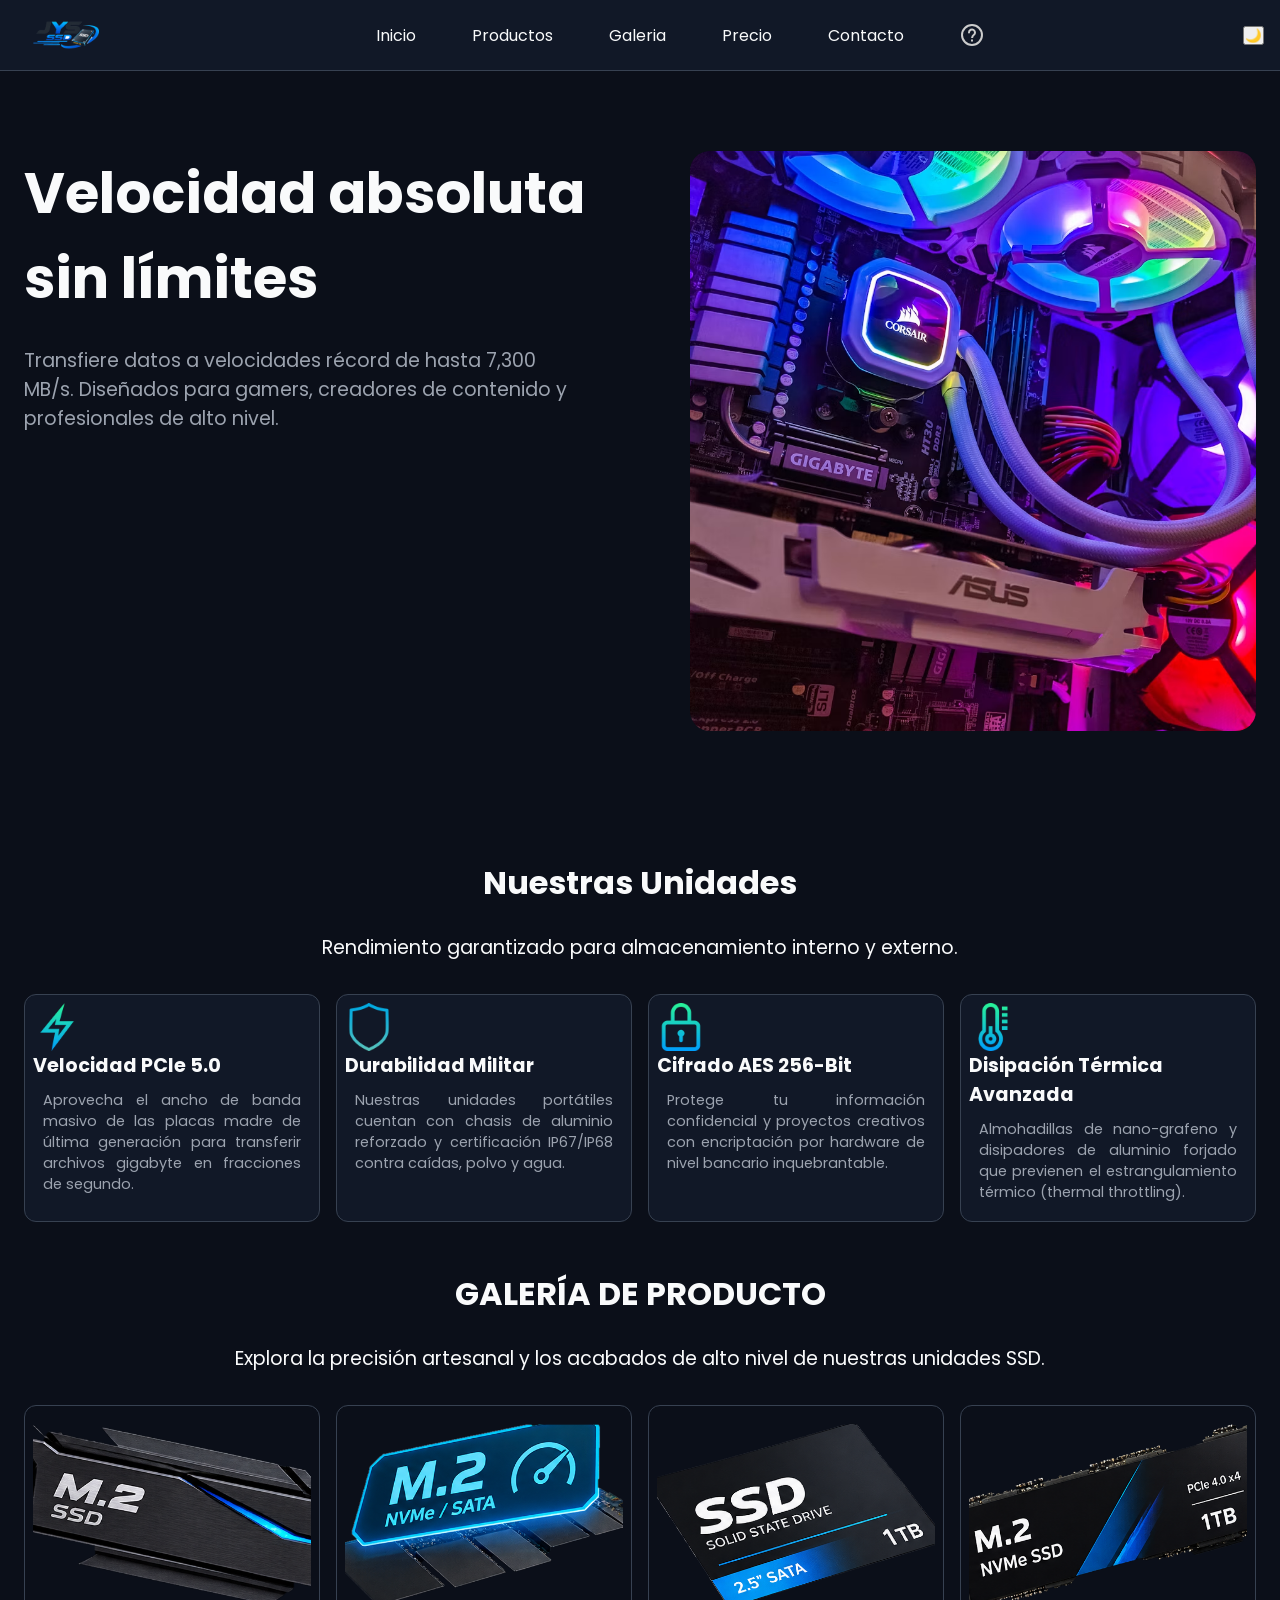
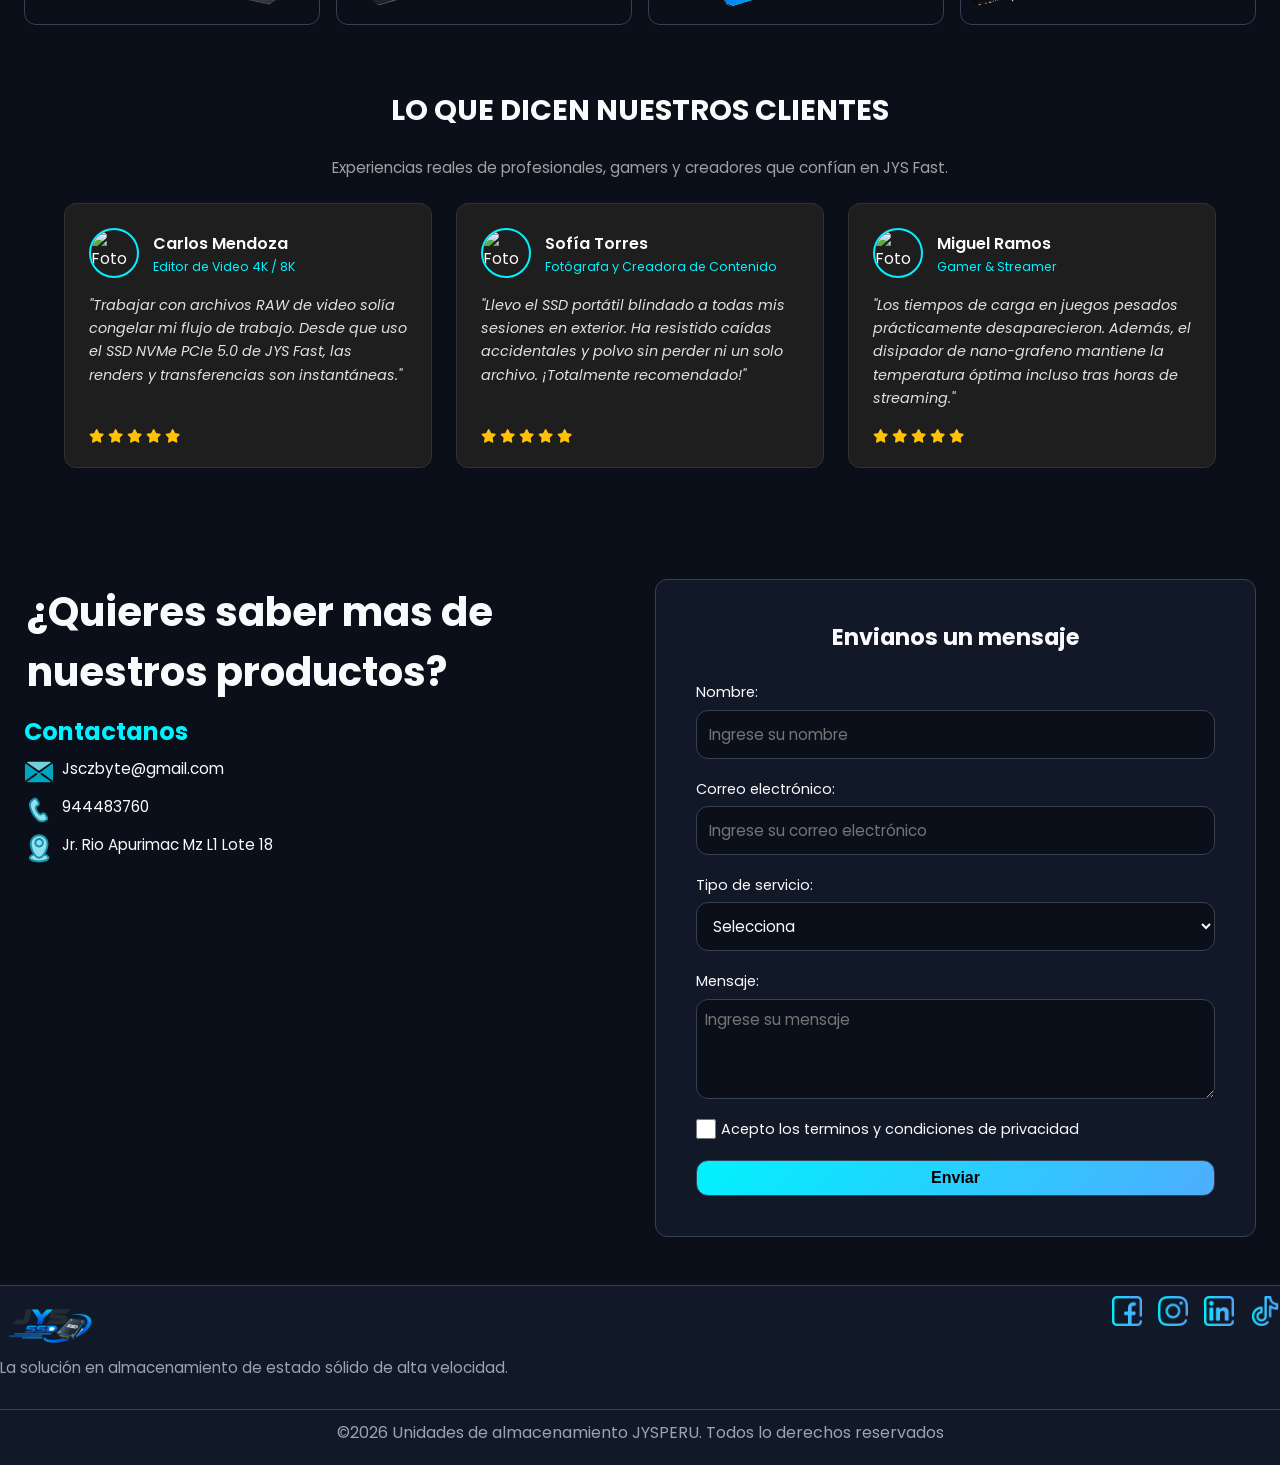
==== index.html @ 6e31cc2e "Prueba de rama" ====
<!DOCTYPE html>
<html lang="es">

<head>
    <!-- Configuración de caracteres e icono de la pestaña -->
    <meta charset="UTF-8">
    <meta name="viewport" content="width=device-width, initial-scale=1.0">
    <title>JYS Fast | Almacenamiento de Alta Veloidadad NVMe y portatil</title>
    <link rel="shortcut icon" href="icon-principal.png" type="image/x-icon">

    <!-- Fuentes externas e Iconos -->
    <link href="https://fonts.googleapis.com/css2?family=Poppins:wght@600&display=swap" rel="stylesheet">
    <link rel="stylesheet" href="https://cdnjs.cloudflare.com/ajax/libs/font-awesome/6.4.0/css/all.min.css">

    <!-- Hoja de estilos principal -->
    <link rel="stylesheet" href="style.css">
</head>

<body>
    <!-- Encabezado de la página principal -->
    <header>
        <!-- Logo principal con enlace al inicio -->
        <a href="index.html">
            <img src="imagenes/logo.svg" alt="Logo JYS Fast">
        </a>

        <!-- Menú de navegación principal -->
        <nav class="menu-nav">
            <a href="index.html">Inicio</a>
            <a href="#">Productos</a>
            <a href="#galeria">Galeria</a>
            <a href="precios.html">Precio</a>
            <a href="#">Contacto</a>
            <a href="faq.html"><img src="imagenes/faq.svg" alt="preguntas frecuentes" width="20px" height="20px"></a>
        </nav>

        <!-- Botón para alternar modo oscuro -->
        <button id="btnModoOscuro" class="btn-modo">🌙</button>
    </header>

    <!-- Contenido principal -->
    <main>
        <!-- Sección Principal / Banner Hero -->
        <section class="hero">
            <div>
                <h1>Velocidad absoluta sin límites</h1>
                <p>Transfiere datos a velocidades récord de hasta 7,300 MB/s. Diseñados para gamers, creadores de
                    contenido y profesionales de alto nivel.</p>
            </div>
            <img src="imagenes/imagen-hero.avif" alt="SSD de alta velocidad">
        </section>

        <!-- Encabezado de la sección de Unidades -->
        <section class="nuestras-unidades">
            <div>
                <h2>Nuestras Unidades</h2>
                <p>Rendimiento garantizado para almacenamiento interno y externo.</p>
            </div>
        </section>

        <!-- Grilla de Tarjetas de Características -->
        <section class="cards">
            <!-- Tarjeta 1: Velocidad -->
            <div class="card-caracteristicas">
                <img src="imagenes/rayo.png" alt="imagen de muestra SDD" width="48px" height="48px">
                <h3>Velocidad PCIe 5.0</h3>
                <p>Aprovecha el ancho de banda masivo de las placas madre de última generación para transferir archivos
                    gigabyte en fracciones de segundo.</p>
            </div>

            <!-- Tarjeta 2: Durabilidad -->
            <div class="card-caracteristicas">
                <img src="imagenes/seguridad.png" alt="Imagen de muestra un escudo" width="48px" height="48px">
                <h3>Durabilidad Militar</h3>
                <p>Nuestras unidades portátiles cuentan con chasis de aluminio reforzado y certificación IP67/IP68
                    contra caídas, polvo y agua.</p>
            </div>

            <!-- Tarjeta 3: Seguridad -->
            <div class="card-caracteristicas">
                <img src="imagenes/candado.png" alt="Imagen muestra un candado" width="48px" height="48px">
                <h3>Cifrado AES 256-Bit</h3>
                <p>Protege tu información confidencial y proyectos creativos con encriptación por hardware de nivel
                    bancario inquebrantable.</p>
            </div>

            <!-- Tarjeta 4: Disipación -->
            <div class="card-caracteristicas">
                <img src="imagenes/termometro.png" alt="Imagen con un icono de termometro" width="48px" height="48px">
                <h3>Disipación Térmica Avanzada</h3>
                <p>Almohadillas de nano-grafeno y disipadores de aluminio forjado que previenen el estrangulamiento
                    térmico (thermal throttling).</p>
            </div>
        </section>

        <!-- Encabezado Galería -->
        <section class="nuestras-unidades" id="galeria">
            <div>
                <h2>GALERÍA DE PRODUCTO</h2>
                <p>Explora la precisión artesanal y los acabados de alto nivel de nuestras unidades SSD.</p>
            </div>
        </section>

        <!-- Imágenes de la Galería -->
        <section class="galeria">
            <img src="imagenes/1.png" alt="SSD de alta velocidad">
            <img src="imagenes/2.png" alt="SSD de alta velocidad">
            <img src="imagenes/3.png" alt="SSD de alta velocidad">
            <img src="imagenes/4.png" alt="SSD de alta velocidad">
        </section>

        <!-- Sección de Encabezado de Testimonios -->
        <section class="testimonios-header" id="testimonios">
            <div class="testimonios-titulo-container">
                <h2>LO QUE DICEN NUESTROS CLIENTES</h2>
                <p>Experiencias reales de profesionales, gamers y creadores que confían en JYS Fast.</p>
            </div>
        </section>

        <!-- Grid de Testimonios -->
        <section class="testimonios-grid">
            <!-- Tarjeta Testimonio 1 -->
            <article class="testimonio-card">
                <div class="testimonio-usuario">
                    <img src="imagenes/avatar1.png" alt="Foto de Carlos Mendoza" class="testimonio-avatar">
                    <div class="testimonio-info">
                        <h3 class="testimonio-nombre">Carlos Mendoza</h3>
                        <span class="testimonio-cargo">Editor de Video 4K / 8K</span>
                    </div>
                </div>
                <p class="testimonio-texto">
                    "Trabajar con archivos RAW de video solía congelar mi flujo de trabajo. Desde que uso el SSD NVMe
                    PCIe 5.0 de JYS Fast, las renders y transferencias son instantáneas."
                </p>
                <div class="testimonio-rating" aria-label="Calificación 5 de 5 estrellas">
                    <i class="fa-solid fa-star"></i>
                    <i class="fa-solid fa-star"></i>
                    <i class="fa-solid fa-star"></i>
                    <i class="fa-solid fa-star"></i>
                    <i class="fa-solid fa-star"></i>
                </div>
            </article>

            <!-- Tarjeta Testimonio 2 -->
            <article class="testimonio-card">
                <div class="testimonio-usuario">
                    <img src="imagenes/avatar2.png" alt="Foto de Sofía Torres" class="testimonio-avatar">
                    <div class="testimonio-info">
                        <h3 class="testimonio-nombre">Sofía Torres</h3>
                        <span class="testimonio-cargo">Fotógrafa y Creadora de Contenido</span>
                    </div>
                </div>
                <p class="testimonio-texto">
                    "Llevo el SSD portátil blindado a todas mis sesiones en exterior. Ha resistido caídas accidentales y
                    polvo sin perder ni un solo archivo. ¡Totalmente recomendado!"
                </p>
                <div class="testimonio-rating" aria-label="Calificación 5 de 5 estrellas">
                    <i class="fa-solid fa-star"></i>
                    <i class="fa-solid fa-star"></i>
                    <i class="fa-solid fa-star"></i>
                    <i class="fa-solid fa-star"></i>
                    <i class="fa-solid fa-star"></i>
                </div>
            </article>

            <!-- Tarjeta Testimonio 3 -->
            <article class="testimonio-card">
                <div class="testimonio-usuario">
                    <img src="imagenes/avatar3.png" alt="Foto de Miguel Ramos" class="testimonio-avatar">
                    <div class="testimonio-info">
                        <h3 class="testimonio-nombre">Miguel Ramos</h3>
                        <span class="testimonio-cargo">Gamer & Streamer</span>
                    </div>
                </div>
                <p class="testimonio-texto">
                    "Los tiempos de carga en juegos pesados prácticamente desaparecieron. Además, el disipador de
                    nano-grafeno mantiene la temperatura óptima incluso tras horas de streaming."
                </p>
                <div class="testimonio-rating" aria-label="Calificación 5 de 5 estrellas">
                    <i class="fa-solid fa-star"></i>
                    <i class="fa-solid fa-star"></i>
                    <i class="fa-solid fa-star"></i>
                    <i class="fa-solid fa-star"></i>
                    <i class="fa-solid fa-star"></i>
                </div>
            </article>
        </section>

        <!-- Sección de Contacto y Formulario -->
        <section class="Contacto">
            <!-- Datos de Contacto Directo -->
            <div class="contacto-datos">
                <h2>¿Quieres saber mas de nuestros productos?</h2>
                <h3>Contactanos</h3>
                <div class="iconos-contacto">
                    <img src="imagenes/email.svg" alt="Icono de Correo" width="30px" height="30px">
                    <span>Jsczbyte@gmail.com</span>
                </div>
                <div class="iconos-contacto">
                    <img src="imagenes/phone.svg" alt="Icono de Telefono" width="30px" height="30px">
                    <span>944483760</span>
                </div>
                <div class="iconos-contacto">
                    <img src="imagenes/location.svg" alt="Icono de ubicacion" width="30px" height="30px">
                    <span>Jr. Rio Apurimac Mz L1 Lote 18</span>
                </div>
            </div>

            <!-- Formulario de Consulta -->
            <div class="formulario">
                <form action="#" method="POST">
                    <div>
                        <h3>Envianos un mensaje</h3>
                    </div>
                    <div>
                        <label for="nombre">Nombre:</label>
                        <input type="text" id="nombre" name="nombre" required placeholder="Ingrese su nombre">
                    </div>
                    <div>
                        <label for="email">Correo electrónico:</label>
                        <input type="email" id="email" name="email" required
                            placeholder="Ingrese su correo electrónico">
                    </div>
                    <div>
                        <label for="tipo-servicio">Tipo de servicio:</label>
                        <select name="tipo-servicio" id="tipo-servicio" required>
                            <option value="">Selecciona</option>
                            <option value="Precio">Precio</option>
                            <option value="Soporte">Soporte</option>
                            <option value="Venta">Venta</option>
                        </select>
                    </div>
                    <div>
                        <label for="mensaje">Mensaje:</label>
                        <textarea id="mensaje" name="mensaje" required placeholder="Ingrese su mensaje"></textarea>
                    </div>
                    <div class="check">
                        <input type="checkbox" id="check">
                        <label for="check">Acepto los terminos y condiciones de privacidad</label>
                    </div>

                    <button type="submit">Enviar</button>
                </form>
            </div>
        </section>

        <!-- Pie de página -->
        <footer>
            <div class="footer-contenedor">
                <div class="footer-logo">
                    <img src="imagenes/logo.svg" alt="Logo JYS Fast">
                    <p>La solución en almacenamiento de estado sólido de alta velocidad.</p>
                </div>
                <div class="redes-sociales">
                    <a href="#" aria-label="Siguenos en Facebook">
                        <img src="imagenes/facebook (1).png" alt="Facebook Oficial" width="30px" height="30px">
                    </a>
                    <a href="#" aria-label="Siguenos en Instagram">
                        <img src="imagenes/instagram (1).png" alt="Icono Oficial de Instagram" width="30px"
                            height="30px">
                    </a>
                    <a href="#" aria-label="Siguenos en LinkedIn">
                        <img src="imagenes/linkedin (1).png" alt="Facebook Oficial" width="30px" height="30px">
                    </a>
                    <a href="#" aria-label="Siguenos en TikTok">
                        <img src="imagenes/tik-tok.png" alt="Facebook Oficial" width="30px" height="30px">
                    </a>
                </div>

                <p class="copy"> ©2026 Unidades de almacenamiento JYSPERU. Todos lo derechos reservados</p>
            </div>
        </footer>
    </main>

    <!-- Archivo JS complementario -->
    <script src="script.js"></script>
</body>

</html>
---- style.css ----
:root {
    --bg-primario: #0b0f19;
    --bg-secundario: #111827;
    --bg-card: #111827;
    --bg-hover: #1f2937;
    --color-boton: #00f2fe;
    --color-boton-blue: #4facfe;
    --border-color: #374151;
    --fondo-gradiente-boton: linear-gradient(135deg, var(--color-boton), var(--color-boton-blue));
    --text-main: #f9fafb;
    --text-muted: #9ca3af;
}

* {
    margin: 0;
    padding: 0;
    box-sizing: border-box;
}

body {
    font-family: 'Poppins', sans-serif;
    background-color: var(--bg-primario);
    color: var(--text-main);
    transition: background-color 0.3s ease, color 0.3s ease;

}

header {
    display: flex;
    justify-content: space-between;
    align-items: center;
    padding: 0.7rem 1rem;
    background-color: var(--bg-secundario);
    border-bottom: 1px solid var(--border-color);
}

a {
    text-decoration: none;
    color: inherit;
}

img {
    max-width: 100%;
    height: auto;
    display: block;

}

header a img {
    width: 100px;
    height: 48px;
}

header nav a img {
    width: 24px;
    height: 24px;
}

.menu-nav {
    display: flex;
    justify-content: center;
    gap: 1.5rem;
}

.menu-nav a {
    padding: 0.5rem 1rem;
    border-radius: 12px;
    transition: all 0.5s ease;
}

.menu-nav a:hover {
    background-color: var(--bg-hover);
    color: var(--text-main);

}

.hero {
    display: grid;
    grid-template-columns: repeat(auto-fit, minmax(400px, 1fr));

    align-items: flex-start;
    align-self: flex-start;
    max-width: 1300px;
    padding: 5rem 1.5rem;
    margin: 0 auto;
    gap: 100px;

}

.hero img {
    display: flex;
    width: 100%;
    height: 580px;
    object-fit: cover;
    border-radius: 20px;

}

.hero div {
    display: flex;
    flex-direction: column;
    justify-content: flex-start;
    align-items: center;
}

.hero div h1 {
    font-size: 3.5rem;
    font-weight: 700;
    margin-bottom: 25px;
}

.hero div p {
    font-size: 1.2rem;
    color: var(--text-muted);

}

.nuestras-unidades {
    padding: 2rem;
    text-align: center;
}

.nuestras-unidades h2 {
    font-size: 2rem;
    margin-bottom: 10px;
}

.nuestras-unidades p {
    font-size: 1.2rem;
}

.cards {

    display: grid;
    grid-template-columns: repeat(auto-fit, minmax(260px, 1fr));
    gap: 1rem;
    max-width: 1300px;
    margin: 0 auto;
    padding: 0rem 1.5rem;

}



.card-caracteristicas {

    border-radius: 12px;
    background-color: var(--bg-card);
    border: 1px solid var(--border-color);
    padding: 0.5rem;
    gap: 0.75rem;
    transition: all 0.5s ease;
    transition: transform 0.3s ease, border-color 0.3s ease, box-shadow 0.3s ease;
    cursor: pointer;
}

.card-caracteristicas:hover {
    transform: translateY(-8px);
    /* 1. Elevación: Sube 8 píxeles */
    border-color: #00f2fe;
    /* 2. Borde: Cambia a cian neón */
    box-shadow: 0 0 20px rgba(0, 242, 254, 0.25);
    /* 3. Glow: Sombra brillante alrededor */
}

.card-caracteristicas h3 {
    font-size: 1.2rem;
}

.card-caracteristicas p {
    font-size: 0.9rem;
    text-align: justify;
    padding: 10px;
    color: var(--text-muted);
}

.galeria {

    display: grid;
    grid-template-columns: repeat(auto-fit, minmax(260px, 1fr));
    gap: 1rem;
    max-width: 1300px;
    margin: 0 auto;
    padding: 0rem 1.5rem;

}



.galeria img {
    border: 1px solid var(--border-color);
    padding: 0.5rem;
    border-radius: 12px;
    width: 100%;
    height: 220px;
    object-fit: cover;
    transition: transform 0.3s ease, border-color 0.3s ease, box-shadow 0.3s ease;
    cursor: pointer;
}

.galeria img:hover {
    transform: translateY(-8px);
    /* 1. Elevación: Sube 8 píxeles */
    border-color: #00f2fe;
    /* 2. Borde: Cambia a cian neón */
    box-shadow: 0 0 20px rgba(0, 242, 254, 0.25);
    /* 3. Glow: Sombra brillante alrededor */
}

/* ==========================================
   ESTILOS ESPECÍFICOS PARA TESTIMONIOS
   ========================================== */
/* ==========================================
   ESTRUTURA GRID Y ESTILOS DE TESTIMONIOS
   ========================================== */

/* Encabezado de la Sección */
.testimonios-header {
    text-align: center;
    margin: 3rem auto 1.5rem auto;
    padding: 0 1rem;
}

.testimonios-titulo-container h2 {
    font-size: 1.8rem;
    font-weight: 700;
    margin-bottom: 0.5rem;
}

.testimonios-titulo-container p {
    font-size: 0.95rem;
    color: var(--color-texto-secundario, #a0a0a0);
}

/* Grilla CSS (CSS Grid Layout) */
.testimonios-grid {
    display: grid;
    /* Crear columnas adaptables automáticamente con ancho mínimo de 280px */
    grid-template-columns: repeat(auto-fit, minmax(280px, 1fr));
    gap: 1.5rem;
    max-width: 1200px;
    margin: 0 auto 3rem auto;
    padding: 0 1.5rem;
}

/* Tarjeta de Testimonio */
.testimonio-card {
    background-color: var(--color-fondo-tarjeta, #1e1e1e);
    border: 1px solid var(--color-borde, #333333);
    border-radius: 12px;
    padding: 1.5rem;
    display: flex;
    flex-direction: column;
    justify-content: space-between;
    transition: transform 0.3s ease, box-shadow 0.3s ease;
}

.testimonio-card:hover {
    transform: translateY(-5px);
    box-shadow: 0 8px 20px rgba(0, 0, 0, 0.4);
}

/* Información del Usuario (Avatar + Nombre) */
.testimonio-usuario {
    display: flex;
    align-items: center;
    gap: 0.85rem;
    margin-bottom: 1rem;
}

.testimonio-avatar {
    width: 50px;
    height: 50px;
    border-radius: 50%;
    object-fit: cover;
    border: 2px solid var(--color-boton, #007bff);
}

.testimonio-nombre {
    font-size: 1rem;
    font-weight: 600;
    margin: 0;
}

.testimonio-cargo {
    font-size: 0.78rem;
    color: var(--color-boton, #007bff);
    display: block;
    margin-top: 2px;
}

/* Cita o Texto */
.testimonio-texto {
    font-size: 0.9rem;
    line-height: 1.6;
    font-style: italic;
    color: var(--color-texto, #e0e0e0);
    margin-bottom: 1.25rem;
    flex-grow: 1;
    /* Empuja la calificación hacia abajo */
}

/* Estrellas / Calificación */
.testimonio-rating {
    color: #ffc107;
    /* Dorado */
    font-size: 0.85rem;
    display: flex;
    gap: 4px;
}

/* Adaptación para pantallas pequeñas */
@media (max-width: 600px) {
    .testimonios-grid {
        grid-template-columns: 1fr;
        /* Una sola columna en teléfonos */
        padding: 0 1rem;
    }
}





/* Seccion de formulario y contacto */
.Contacto {
    display: grid;
    grid-template-columns: repeat(2, 1fr);
    gap: 30px;
    max-width: 1300px;
    width: 100%;
    margin: 0 auto;
    align-items: start;
    justify-content: center;
    padding: 3rem 1.5rem;
}

.contacto-datos {
    display: flex;
    flex-direction: column;
    gap: 0.5rem;
    text-align: left;
    margin-top: 15px;
    border-radius: 12px;
    /*border: 1px solid var(--border-color);*/
    padding: 0rem;
    justify-content: flex-start;
    width: 100%;
}

.contacto-datos h2 {
    font-size: 2.5rem;
    text-align: left;
    padding: 0.2rem;
}

.contacto-datos h3 {
    font-size: 1.5rem;
    color: var(--color-boton);
}

.iconos-contacto {
    display: flex;
    align-items: flex-start;
    gap: 0.5rem;
    flex-wrap: wrap;
    font-size: 0.95rem;

}

.formulario {

    margin-top: 15px;
    border-radius: 12px;
    background-color: var(--bg-card);
    border: 1px solid var(--border-color);
    padding: 2.5rem;

}

.formulario form {
    display: flex;
    flex-direction: column;
    gap: 1.25rem;

}

.formulario div {
    display: flex;
    flex-direction: column;
    gap: 0.4rem;
}

.formulario div h3 {
    text-align: center;
    font-size: 1.4rem;
    margin-bottom: 0.5rem;

}

.formulario label {
    font-size: 0.9rem;
    color: var(--text-main);
}

.formulario input {
    width: 100%;
    padding: 0.75rem;
    border-radius: 12px;
    border: 1px solid var(--border-color);
    background-color: var(--bg-primario);
    color: var(--text-main);
    font-family: inherit;
    font-size: 0.95rem;
    transition: all 0.5s ease;
}

.formulario select {
    width: 100%;
    padding: 0.75rem;
    border-radius: 12px;
    border: 1px solid var(--border-color);
    background-color: var(--bg-primario);
    color: var(--text-main);
    font-family: inherit;
    font-size: 0.95rem;
    transition: all 0.5s ease;
}

.formulario select:hover {
    border-color: var(--color-boton);
    box-shadow: 0 0 20px rgba(0, 242, 254, 0.25);
}

.formulario select:focus {
    border-color: var(--color-boton);
    box-shadow: 0 0 20px rgba(0, 242, 254, 0.25);
}

.formulario input:hover {
    border-color: var(--color-boton);
    box-shadow: 0 0 20px rgba(0, 242, 254, 0.25);
}

.formulario textarea {
    resize: vertical;
    width: 100%;
    min-height: 100px;
    padding: 0.5rem;
    border-radius: 12px;
    border: 1px solid var(--border-color);
    background-color: var(--bg-primario);
    color: var(--text-main);
    font-family: inherit;
    font-size: 0.95rem;
    transition: all 0.5s ease;
}

.formulario textarea:hover {
    border-color: var(--color-boton);
    box-shadow: 0 0 20px rgba(0, 242, 254, 0.25);
}

.formulario .check {
    display: flex;
    flex-direction: row;
    gap: 5px;
    align-items: center;
    justify-content: flex-start;
    width: 100%;
}

.formulario .check input {
    width: 20px;
    height: 20px;
}

.formulario button {
    width: 100%;
    padding: 0.5rem;
    border-radius: 12px;
    border: 1px solid var(--border-color);
    transition: all 0.5s ease;
    cursor: pointer;
    font-size: 1rem;
    font-weight: 600;
    color: black;
    background: var(--fondo-gradiente-boton);
    text-decoration: none;
}

.formulario button:hover {
    border-color: #00f2fe;
    box-shadow: 0 0 20px rgba(0, 242, 254, 0.25);
}

/* Footer */
footer {
    background-color: var(--bg-secundario);
    border-top: 1px solid var(--border-color);
    width: 100%;
}

.footer-contenedor {

    padding: 10px 0px;
    text-align: center;
    display: grid;
    grid-template-columns: repeat(2, 1fr);
    gap: 30px;
    max-width: 1300px;
    width: 100%;
    margin: 0 auto;
    align-items: start;
    justify-content: center;

}

footer .footer-logo img {
    width: 100px;
    height: 60px;
}

footer .footer-logo p {
    font-size: 0.95rem;
    color: var(--text-muted);
    width: 100%;
    text-align: left;
}

.redes-sociales {
    display: flex;
    justify-content: flex-end;
    align-items: flex-end;
    gap: 1rem;

    width: 100%;
}

.redes-sociales a {
    transition: all 0.5s ease;
}

.redes-sociales a:hover {
    transform: translateY(-8px);
    border-radius: 50%;
    border-color: #00f2fe;
    box-shadow: 0 0 20px rgba(0, 242, 254, 0.25);
}

.copy {
    border-top: 1px solid var(--border-color);
    padding: 10px 0px;
    color: var(--text-muted);
    grid-column: 1 / -1;
    text-align: center;
}

.Clientes {
    padding: 50px;
    margin: 0 auto;

}

.Clientes h2 {
    text-align: center;
    font-size: 2rem;
    padding: 20px;
}

.logos {
    display: grid;
    grid-template-columns: repeat(auto-fit, minmax(150px, 1fr));
    gap: 16px;
    margin-top: 16px;
    align-items: center;
    justify-items: center;
}

.logo-cliente {
    padding: 24px;
    border: 1px solid var(--border-color);
    border-radius: 8px;
    background-color: var(--bg-card);
    cursor: pointer;
}

.logo-cliente:hover {
    transform: translateY(-5px);
    border-color: #00f2fe;
    box-shadow: 0 0 20px rgba(0, 242, 254, 0.25);
}



/*PLANES Y PRECIOS*/
/*Mobile*/
#content-precios {
    text-align: center;
    padding: 30px;
}

.planes {
    display: grid;
    gap: 24px;
    padding: 50px;
    margin: 0 auto;
    justify-items: center;

}

.plan {
    background-color: var(--bg-card);
    border: 1px solid var(--border-color);
    border-radius: 8px;
    padding: 10px;
    width: 250px;
    height: 230px;
    text-align: center;
}

.plan .precio {
    font-size: 1.2rem;
    font-weight: 700;
}

.plan ul {
    list-style: none;
    padding: 7px;
    margin-bottom: 30px;
    height: 75px;
}

.plan .btn {
    display: inline-flex;
    align-items: center;
    justify-content: center;
    gap: 10px;
    background: var(--fondo-gradiente-boton);
    text-decoration: none;
    padding: 8px 10px;
    border-radius: 8px;
    border: 1px solid var(--border-color);
    font-weight: 700;
    font-size: 14px;
    color: black;
    transition: 0.5s ease;
    box-shadow: 0 0 20px rgba(0, 242, 254, 0.25);
    cursor: pointer;

}

.plan .btn:hover {
    background-color: transparent;
    box-shadow: 0 0 0 rgba(0, 242, 254, 0.25);
}

@media (min-width:640px) {
    .planes {
        grid-template-columns: repeat(2, 1fr);
        gap: 20px;

    }

}

@media (min-width:1024px) {
    .planes {
        grid-template-columns: repeat(4, 1fr);
        gap: 10px;
        width: 100%;
        padding: 0rem 1.5rem;

    }

    html,
    body {
        height: 100%;
        margin: 0;
    }

    body {
        display: flex;
        flex-direction: column;
        min-height: 100vh;
    }

    main {
        flex: 1;
    }

    header,
    footer {
        flex-shrink: 0;
    }


}

/*FAQ.HTML*/
/*BASE: Movil - todo apilado en una columna*/
.faq-layout {
    display: grid;
    grid-template-areas:
        "header"
        "nav"
        "main"
        "footer";
    grid-template-columns: 1fr;
    gap: 16px;
    min-height: 100vh;
}

.faq-layout header {
    grid-area: header;
}

.faq-nav {
    grid-area: nav;
    padding: 16px;
    margin: 0px 16px;
    border-radius: 8px;
    background-color: var(--bg-card);
}

.faq-main {
    grid-area: main;
    padding: 16px;

}

.faq-layout footer {
    grid-area: footer;
}

.faq-nav ul {
    list-style: none;
    padding: 0px;
}

.faq-main details {
    background-color: var(--bg-card);
    border-radius: 8px;
    margin-bottom: 10px;
    border: 1px solid var(--border-color);
}

.faq-main details summary {
    padding: 16px;
    cursor: pointer;
    font-weight: 600;
    list-style: none;
}

.faq-main details p {
    padding: 0px 16px 16px;
    margin: 0;
    line-height: 1.6;
    color: var(--text-muted);

}

.faq-nav ul li a {
    color: var(--text-color);
    text-decoration: none;
}

.faq-layout h1 {
    padding: 16px;
    font-size: 2.5rem;
    text-align: center;
    margin: 0 auto;
}

main section h2 {
    padding: 16px;
    font-size: 2rem;
    text-align: center;
    margin: 0 auto;

}

@media(min-width:640px) {
    .faq-layout {
        grid-template-areas:
            "header header"
            "nav main"
            "footer footer";
        grid-template-columns: 200px 1fr;
        grid-template-rows: auto 1fr auto;

    }

}
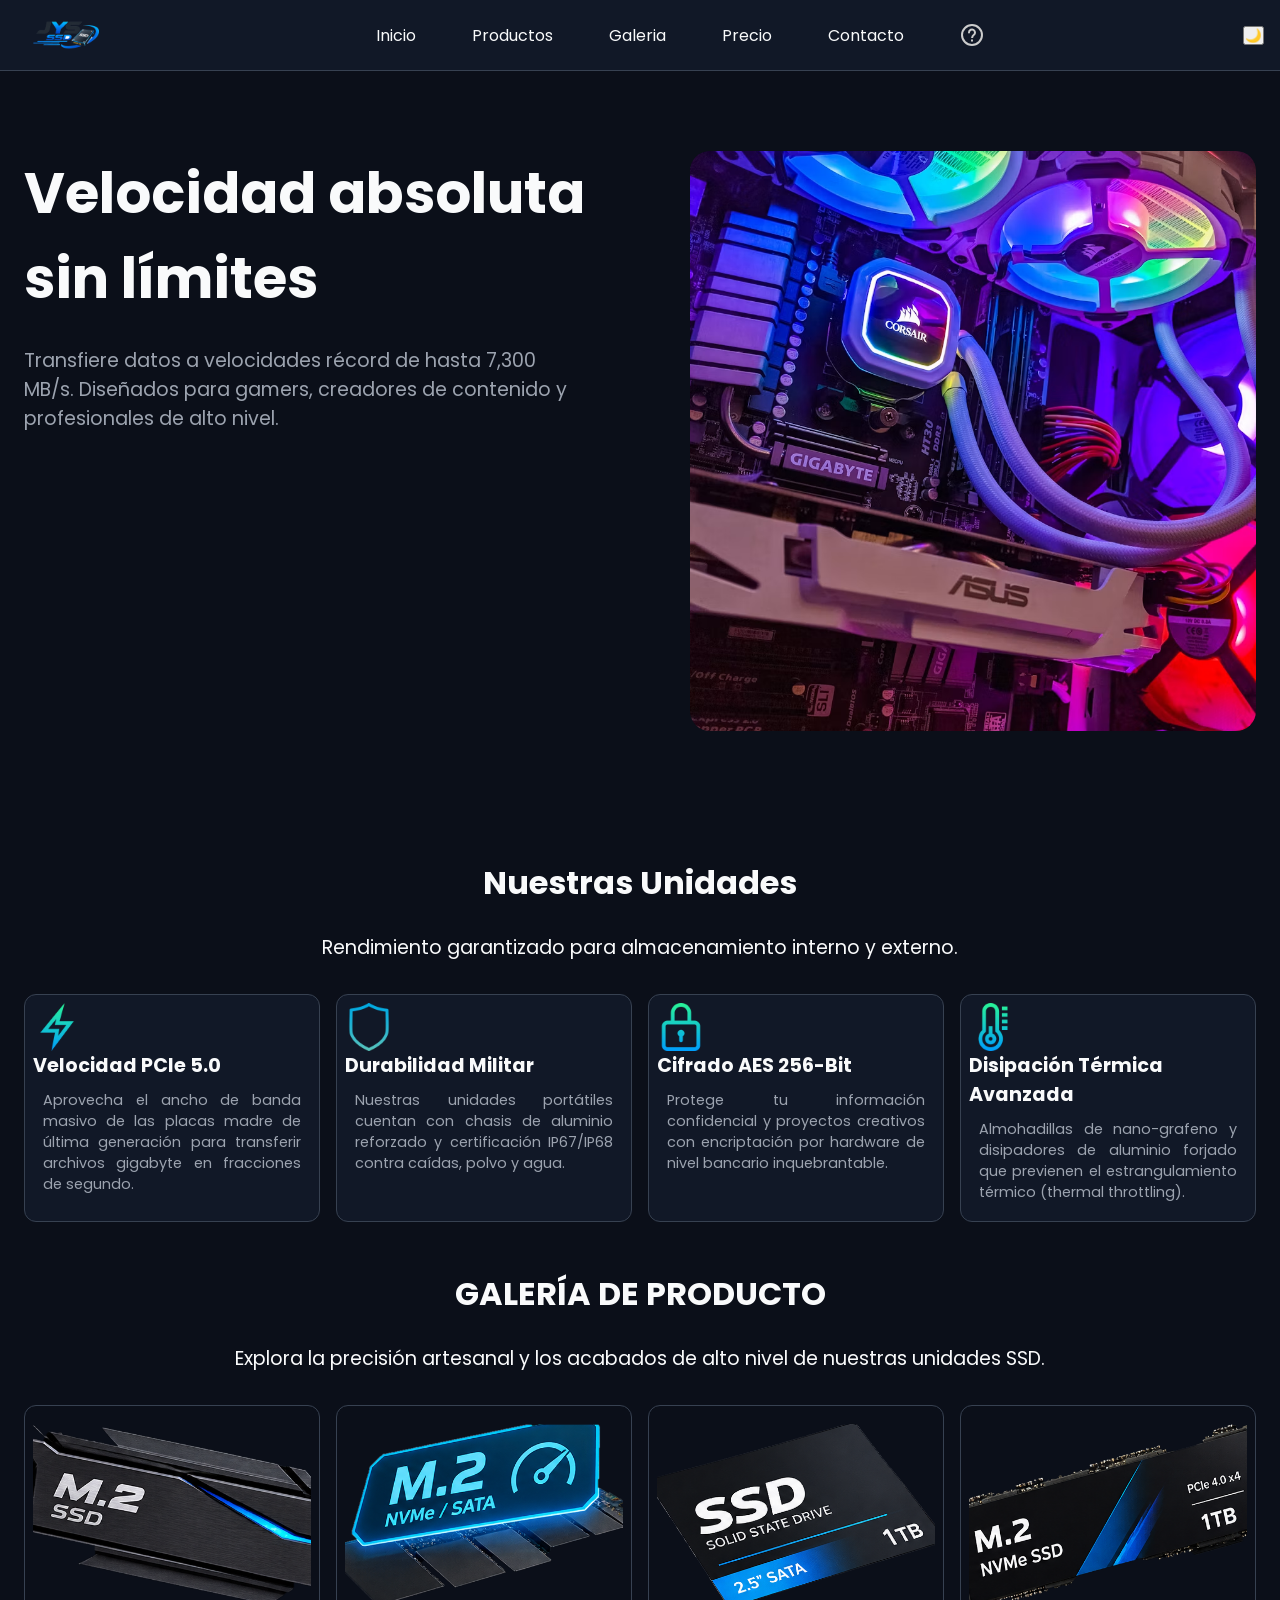
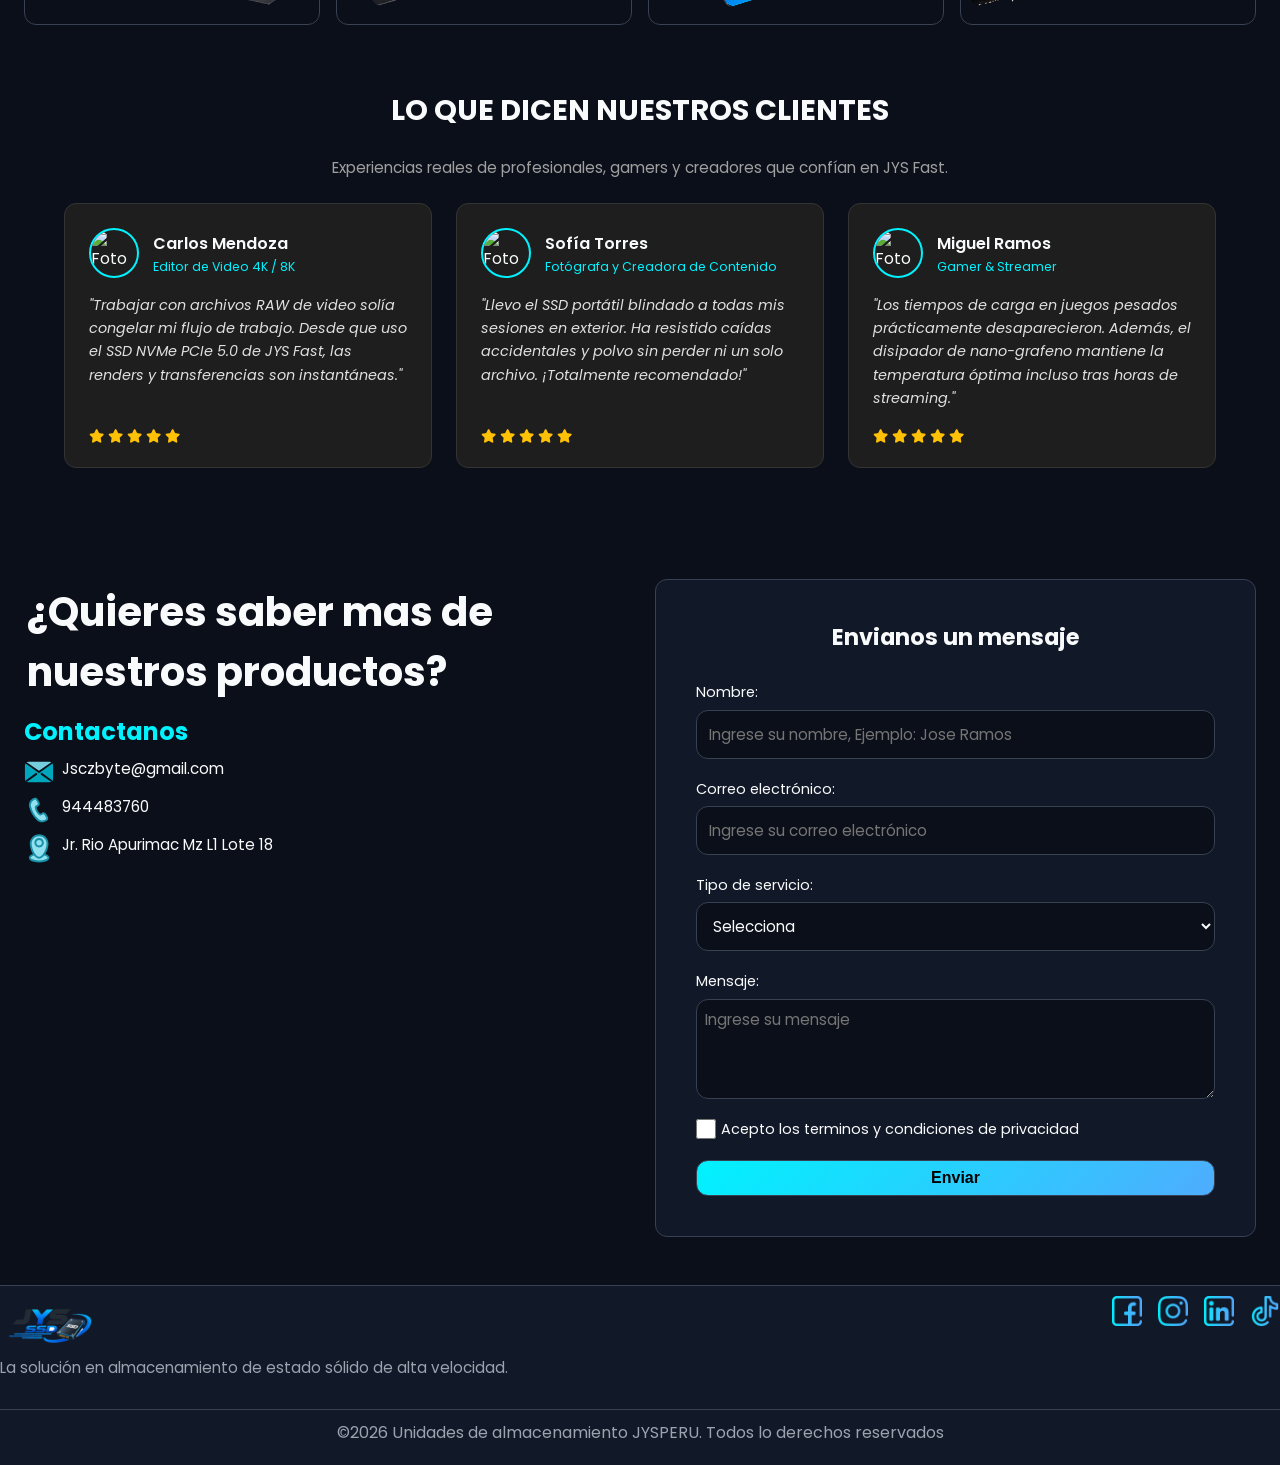
==== commit 5d737bbe: "Prueba de main" ====
--- a/index.html
+++ b/index.html
@@ -214,7 +214,8 @@
                     </div>
                     <div>
                         <label for="nombre">Nombre:</label>
-                        <input type="text" id="nombre" name="nombre" required placeholder="Ingrese su nombre">
+                        <input type="text" id="nombre" name="nombre" required
+                            placeholder="Ingrese su nombre, Ejemplo: Jose Ramos">
                     </div>
                     <div>
                         <label for="email">Correo electrónico:</label>
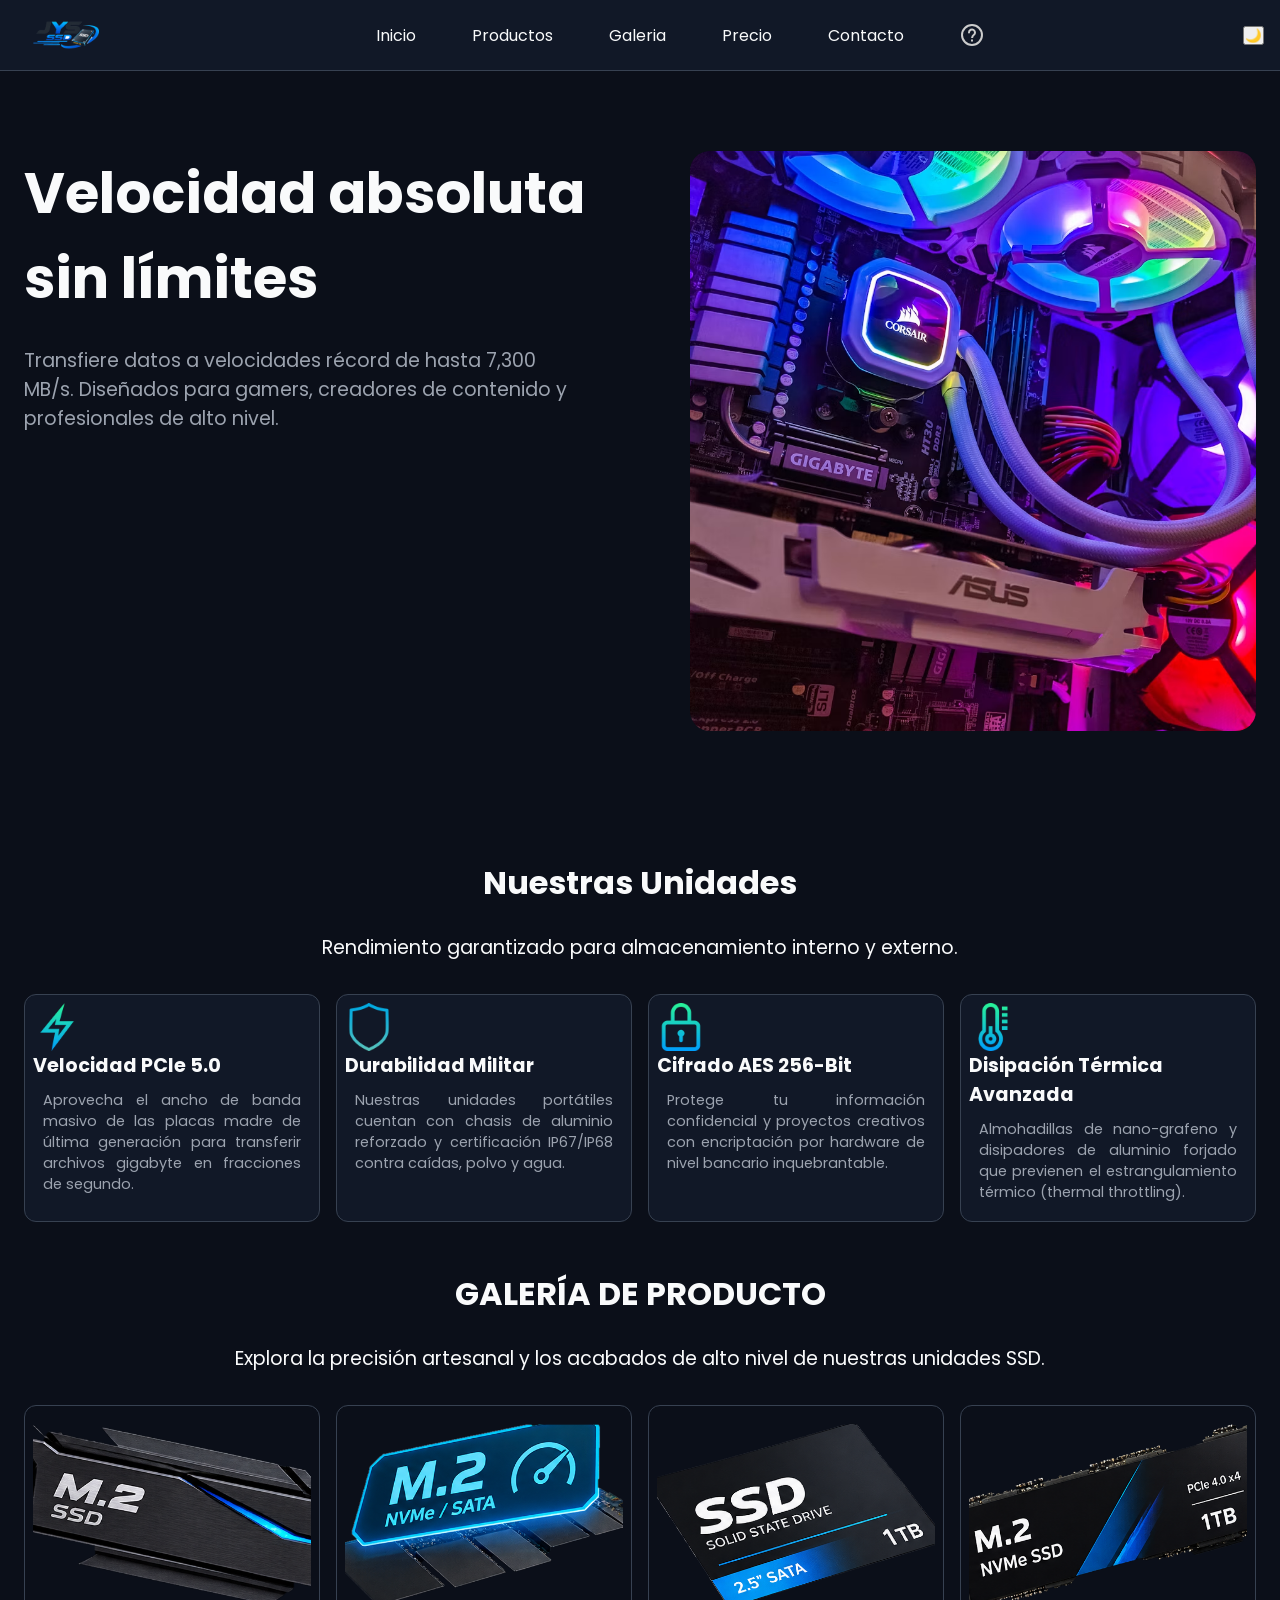
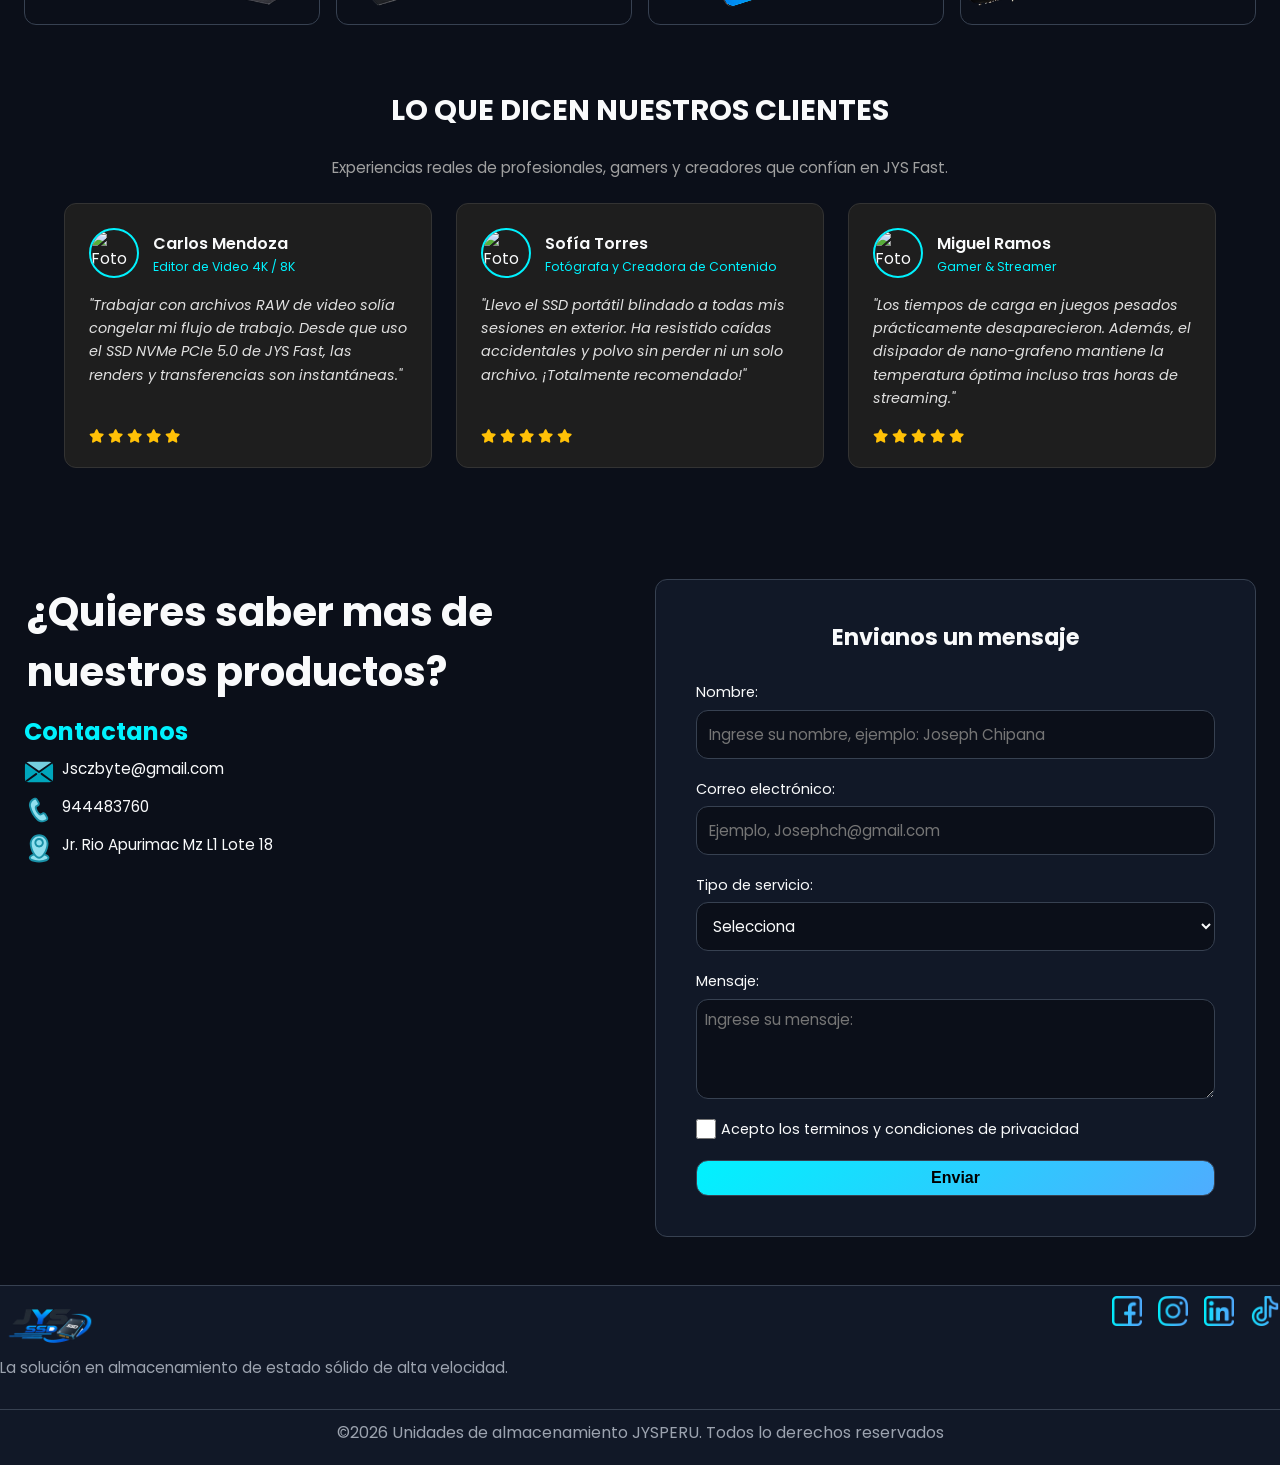
==== commit da872df8: "Prueba de cambios index - formulario" ====
--- a/index.html
+++ b/index.html
@@ -215,12 +215,11 @@
                     <div>
                         <label for="nombre">Nombre:</label>
                         <input type="text" id="nombre" name="nombre" required
-                            placeholder="Ingrese su nombre, Ejemplo: Jose Ramos">
+                            placeholder="Ingrese su nombre, ejemplo: Joseph Chipana">
                     </div>
                     <div>
                         <label for="email">Correo electrónico:</label>
-                        <input type="email" id="email" name="email" required
-                            placeholder="Ingrese su correo electrónico">
+                        <input type="email" id="email" name="email" required placeholder="Ejemplo, Josephch@gmail.com">
                     </div>
                     <div>
                         <label for="tipo-servicio">Tipo de servicio:</label>
@@ -233,7 +232,7 @@
                     </div>
                     <div>
                         <label for="mensaje">Mensaje:</label>
-                        <textarea id="mensaje" name="mensaje" required placeholder="Ingrese su mensaje"></textarea>
+                        <textarea id="mensaje" name="mensaje" required placeholder="Ingrese su mensaje:"></textarea>
                     </div>
                     <div class="check">
                         <input type="checkbox" id="check">
